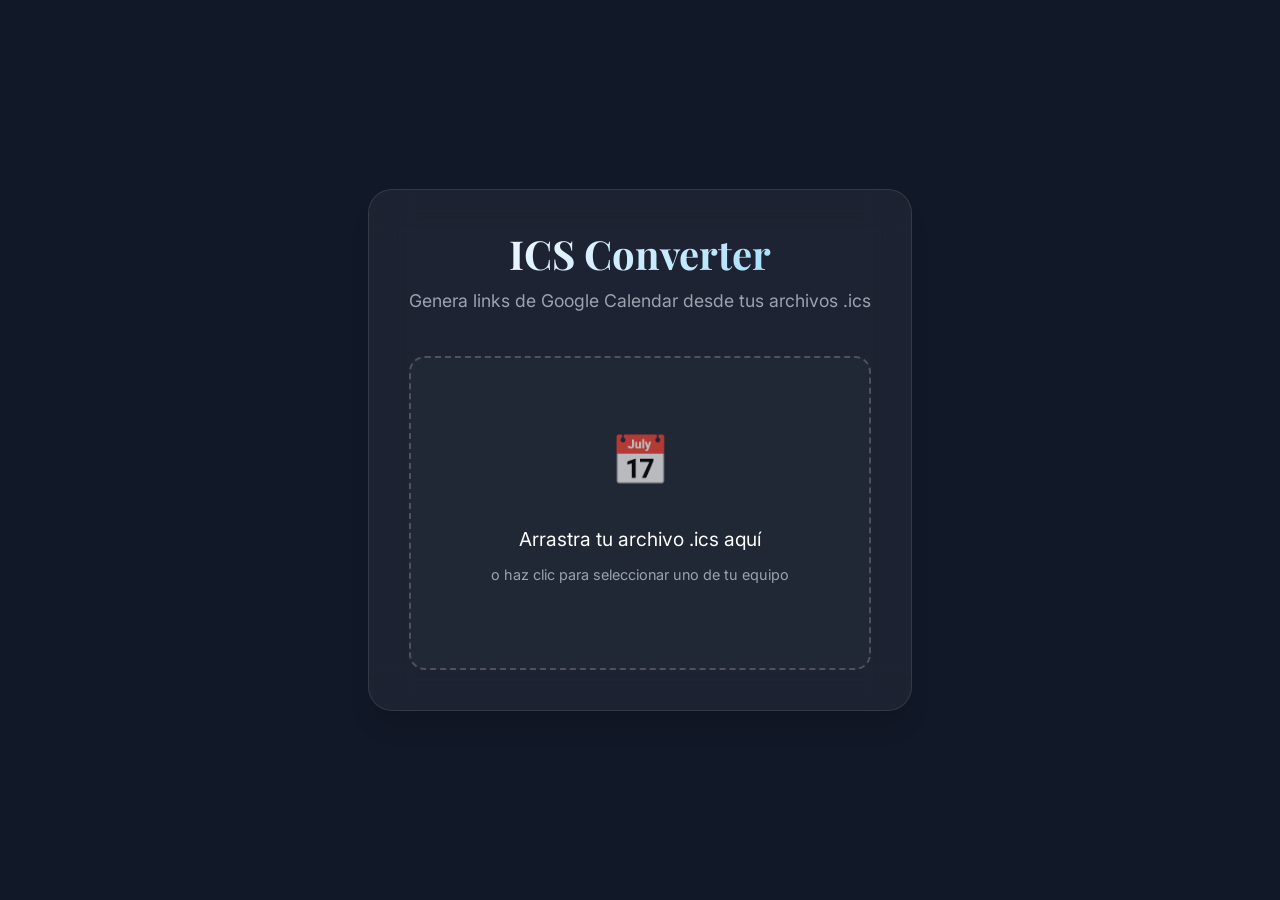
==== icsconverter/index.html @ 44123373 "addIcsConverterTool" ====
<!DOCTYPE html>
<html lang="es">

<head>
    <meta charset="UTF-8">
    <meta name="viewport" content="width=device-width, initial-scale=1.0">
    <title>ICS to Google Calendar — Eric Concha</title>
    <link rel="stylesheet" href="../style.css">
    <link
        href="https://fonts.googleapis.com/css2?family=Inter:wght@300;400;500;600;700&family=Playfair+Display:wght@400;500;600;700&display=swap"
        rel="stylesheet">
    <style>
        body {
            background-color: var(--bg-dark);
            color: var(--text-white);
            min-height: 100vh;
            display: flex;
            flex-direction: column;
            justify-content: center;
        }

        .tool-container {
            max-width: 700px;
            margin: 4rem auto;
            padding: 2.5rem;
            background: rgba(255, 255, 255, 0.05);
            backdrop-filter: blur(20px);
            border-radius: var(--radius-xl);
            border: 1px solid rgba(255, 255, 255, 0.1);
            box-shadow: var(--shadow-xl);
        }

        .tool-header {
            text-align: center;
            margin-bottom: 2.5rem;
        }

        .tool-header h1 {
            font-size: 2.5rem;
            margin-bottom: 0.5rem;
        }

        .tool-header p {
            color: var(--text-light);
            font-size: 1.1rem;
        }

        .drop-zone {
            border: 2px dashed rgba(255, 255, 255, 0.2);
            border-radius: var(--radius-lg);
            padding: 4rem 2rem;
            text-align: center;
            transition: var(--transition-normal);
            cursor: pointer;
            background: rgba(255, 255, 255, 0.02);
        }

        .drop-zone:hover,
        .drop-zone.drag-over {
            border-color: var(--primary-color);
            background: rgba(59, 130, 246, 0.05);
        }

        .drop-zone-icon {
            font-size: 3rem;
            margin-bottom: 1.5rem;
            display: block;
            opacity: 0.7;
        }

        .drop-zone-text {
            font-size: 1.2rem;
            color: var(--text-white);
            margin-bottom: 0.5rem;
        }

        .drop-zone-subtext {
            color: var(--text-light);
            font-size: 0.9rem;
        }

        .result-container {
            margin-top: 2.5rem;
            display: none;
            animation: fadeIn 0.5s ease-out;
        }

        @keyframes fadeIn {
            from {
                opacity: 0;
                transform: translateY(10px);
            }

            to {
                opacity: 1;
                transform: translateY(0);
            }
        }

        .result-card {
            background: rgba(255, 255, 255, 0.1);
            padding: 1.5rem;
            border-radius: var(--radius-md);
            margin-bottom: 1.5rem;
        }

        .result-title {
            font-weight: 600;
            color: var(--primary-light);
            margin-bottom: 0.5rem;
            font-family: var(--font-primary);
            text-transform: uppercase;
            font-size: 0.8rem;
            letter-spacing: 0.05em;
        }

        .result-value {
            font-size: 1.1rem;
            line-height: 1.5;
            color: var(--text-white);
        }

        .action-buttons {
            display: flex;
            gap: 1rem;
            margin-top: 2rem;
        }

        .btn-link {
            flex: 1;
            justify-content: center;
        }

        .error-message {
            color: #ef4444;
            text-align: center;
            margin-top: 1rem;
            display: none;
        }

        #fileInput {
            display: none;
        }
    </style>
</head>

<body>
    <div class="container">
        <div class="tool-container">
            <div class="tool-header">
                <h1 class="text-gradient">ICS Converter</h1>
                <p>Genera links de Google Calendar desde tus archivos .ics</p>
            </div>

            <div class="drop-zone" id="dropZone">
                <span class="drop-zone-icon">📅</span>
                <p class="drop-zone-text">Arrastra tu archivo .ics aquí</p>
                <p class="drop-zone-subtext">o haz clic para seleccionar uno de tu equipo</p>
                <input type="file" id="fileInput" accept=".ics">
            </div>

            <div id="error" class="error-message"></div>

            <div class="result-container" id="resultContainer">
                <div class="result-card">
                    <div class="result-title">Evento</div>
                    <div id="resSummary" class="result-value"></div>
                </div>
                <div class="result-card">
                    <div class="result-title">Fecha / Hora Local</div>
                    <div id="resDate" class="result-value"></div>
                </div>
                <div class="result-card">
                    <div class="result-title">Descripción</div>
                    <div id="resDesc" class="result-value"
                        style="white-space: pre-wrap; font-size: 0.95rem; color: var(--text-light); max-height: 200px; overflow-y: auto; padding-right: 10px;">
                    </div>
                </div>

                <div class="action-buttons">
                    <a id="gcalLink" href="#" target="_blank" class="btn-primary btn-link">
                        <span>Añadir a Google Calendar</span>
                        <svg width="20" height="20" viewBox="0 0 24 24" fill="none" stroke="currentColor"
                            stroke-width="2" stroke-linecap="round" stroke-linejoin="round">
                            <path d="M18 13v6a2 2 0 0 1-2 2H5a2 2 0 0 1-2-2V8a2 2 0 0 1 2-2h6"></path>
                            <polyline points="15 3 21 3 21 9"></polyline>
                            <line x1="10" y1="14" x2="21" y2="3"></line>
                        </svg>
                    </a>
                </div>
            </div>
        </div>
    </div>

    <script>
        const dropZone = document.getElementById('dropZone');
        const fileInput = document.getElementById('fileInput');
        const resultContainer = document.getElementById('resultContainer');
        const errorDiv = document.getElementById('error');

        // Click to upload
        dropZone.addEventListener('click', () => fileInput.click());

        // Drag & Drop events
        dropZone.addEventListener('dragover', (e) => {
            e.preventDefault();
            dropZone.classList.add('drag-over');
        });

        dropZone.addEventListener('dragleave', () => {
            dropZone.classList.remove('drag-over');
        });

        dropZone.addEventListener('drop', (e) => {
            e.preventDefault();
            dropZone.classList.remove('drag-over');
            const file = e.dataTransfer.files[0];
            if (file) handleFile(file);
        });

        fileInput.addEventListener('change', (e) => {
            const file = e.target.files[0];
            if (file) handleFile(file);
        });

        function handleFile(file) {
            if (!file.name.endsWith('.ics')) {
                showError('Por favor selecciona un archivo .ics válido.');
                return;
            }

            const reader = new FileReader();
            reader.onload = (e) => {
                const content = e.target.result;
                processICS(content);
            };
            reader.onerror = () => showError('Error al leer el archivo.');
            reader.readAsText(file);
        }

        function showError(msg) {
            errorDiv.style.display = 'block';
            errorDiv.textContent = msg;
            resultContainer.style.display = 'none';
        }

        function unescapeICS(str) {
            if (!str) return '';
            return str
                .replace(/\\,/g, ',')
                .replace(/\\;/g, ';')
                .replace(/\\n/g, '\n')
                .replace(/\\N/g, '\n')
                .replace(/\\\\/g, '\\');
        }

        function parseICSDate(icsDateString) {
            if (!icsDateString) return null;
            
            const year = parseInt(icsDateString.substring(0, 4), 10);
            const month = parseInt(icsDateString.substring(4, 6), 10) - 1;
            const day = parseInt(icsDateString.substring(6, 8), 10);
            let hour = 0, minute = 0, second = 0;
            let isUTC = false;
            
            if (icsDateString.includes('T')) {
                const timePart = icsDateString.split('T')[1];
                hour = parseInt(timePart.substring(0, 2), 10) || 0;
                minute = parseInt(timePart.substring(2, 4), 10) || 0;
                second = parseInt(timePart.substring(4, 6), 10) || 0;
                isUTC = timePart.includes('Z');
            } else if (icsDateString.endsWith('Z')) {
                isUTC = true;
            }
            
            if (isUTC) {
                return new Date(Date.UTC(year, month, day, hour, minute, second));
            } else {
                return new Date(year, month, day, hour, minute, second);
            }
        }

        function processICS(content) {
            try {
                // Handling line folding
                const lines = content.replace(/\r\n\s/g, '').replace(/\n\s/g, '').split(/\r?\n/);
                
                let data = {};
                let currentKey = '';
                
                // We'll iterate through lines. Some might be folded without spaces, but usually they start with space.
                // Our regex stripped spaces. If some description is split across lines, we need to handle it properly.
                
                // Let's do a better fold handling instead of regex replace.
                const originalLines = content.split(/\r?\n/);
                const unfoldedLines = [];
                for (let i = 0; i < originalLines.length; i++) {
                    const line = originalLines[i];
                    if (line.startsWith(' ') || line.startsWith('\t')) {
                        if (unfoldedLines.length > 0) {
                            unfoldedLines[unfoldedLines.length - 1] += line.substring(1);
                        }
                    } else {
                        unfoldedLines.push(line);
                    }
                }

                unfoldedLines.forEach(line => {
                    const colonIndex = line.indexOf(':');
                    if (colonIndex === -1) return;
                    
                    const key = line.substring(0, colonIndex).split(';')[0]; // Handle parameters like ;VALUE=DATE-TIME
                    const value = line.substring(colonIndex + 1);
                    
                    data[key] = value;
                });

                if (!data.SUMMARY || !data.DTSTART) {
                    throw new Error('El archivo no parece contener un evento válido.');
                }

                const summary = unescapeICS(data.SUMMARY);
                const description = unescapeICS(data.DESCRIPTION || '');
                const location = unescapeICS(data.LOCATION || '');
                const dtStartStr = data.DTSTART.replace(/[^0-9TZ]/g, '');
                const dtEndStr = (data.DTEND || data.DTSTART).replace(/[^0-9TZ]/g, '');

                const startDate = parseICSDate(dtStartStr);
                const endDate = parseICSDate(dtEndStr);

                // Format for GCal: YYYYMMDDTHHMMSSZ/YYYYMMDDTHHMMSSZ
                const dates = `${dtStartStr}/${dtEndStr}`;

                // Display results
                document.getElementById('resSummary').textContent = summary;
                
                let dateDisplay = '';
                if (startDate) {
                    const dateOptions = { weekday: 'long', year: 'numeric', month: 'long', day: 'numeric', hour: '2-digit', minute: '2-digit' };
                    dateDisplay = startDate.toLocaleString('es-ES', dateOptions);
                    if (endDate && endDate.getTime() !== startDate.getTime()) {
                        dateDisplay += ` - ${endDate.toLocaleTimeString('es-ES', { hour: '2-digit', minute: '2-digit' })}`;
                    }
                } else {
                    dateDisplay = 'Fecha no disponible';
                }
                
                // Capitalize first letter of Date Display
                if (dateDisplay.length > 0) {
                    dateDisplay = dateDisplay.charAt(0).toUpperCase() + dateDisplay.slice(1);
                }
                
                document.getElementById('resDate').textContent = dateDisplay;
                document.getElementById('resDesc').textContent = description || 'Sin descripción detallada.';
                
                const gcalBase = 'https://calendar.google.com/calendar/render?action=TEMPLATE';
                const gcalLink = `${gcalBase}&text=${encodeURIComponent(summary)}&dates=${dates}&details=${encodeURIComponent(description)}&location=${encodeURIComponent(location)}`;
                
                document.getElementById('gcalLink').href = gcalLink;
                
                errorDiv.style.display = 'none';
                resultContainer.style.display = 'block';
            } catch (err) {
                console.error(err);
                showError('Error al procesar el archivo: ' + err.message);
            }
        }
    </script>
</body>

</html>
---- style.css ----
/* ===== VARIABLES CSS ===== */
:root {
    /* Colors */
    --primary-color: #3b82f6;
    --primary-dark: #1e40af;
    --primary-light: #60a5fa;
    --secondary-color: #f59e0b;
    --accent-color: #ec4899;
    
    --text-primary: #1f2937;
    --text-secondary: #6b7280;
    --text-light: #9ca3af;
    --text-white: #ffffff;
    
    --bg-primary: #ffffff;
    --bg-secondary: #f9fafb;
    --bg-tertiary: #f3f4f6;
    --bg-dark: #111827;
    --bg-dark-secondary: #1f2937;
    --bg-gradient: linear-gradient(135deg, #667eea 0%, #764ba2 100%);
    
    /* Spacing */
    --section-padding: 120px;
    --container-padding: 2rem;
    --container-max-width: 1280px;
    
    /* Typography */
    --font-primary: 'Inter', -apple-system, BlinkMacSystemFont, 'Segoe UI', Roboto, sans-serif;
    --font-heading: 'Playfair Display', Georgia, serif;
    
    /* Shadows */
    --shadow-sm: 0 1px 2px 0 rgba(0, 0, 0, 0.05);
    --shadow-md: 0 4px 6px -1px rgba(0, 0, 0, 0.1), 0 2px 4px -1px rgba(0, 0, 0, 0.06);
    --shadow-lg: 0 10px 15px -3px rgba(0, 0, 0, 0.1), 0 4px 6px -2px rgba(0, 0, 0, 0.05);
    --shadow-xl: 0 20px 25px -5px rgba(0, 0, 0, 0.1), 0 10px 10px -5px rgba(0, 0, 0, 0.04);
    
    /* Transitions */
    --transition-fast: 0.15s ease-in-out;
    --transition-normal: 0.3s ease-in-out;
    --transition-slow: 0.5s ease-in-out;
    
    /* Border radius */
    --radius-sm: 8px;
    --radius-md: 12px;
    --radius-lg: 16px;
    --radius-xl: 24px;
}

/* ===== RESET & BASE STYLES ===== */
* {
    margin: 0;
    padding: 0;
    box-sizing: border-box;
}

html {
    scroll-behavior: smooth;
    font-size: 16px;
}

body {
    font-family: var(--font-primary);
    line-height: 1.6;
    color: var(--text-primary);
    background-color: var(--bg-primary);
    overflow-x: hidden;
}

/* ===== TYPOGRAPHY ===== */
h1, h2, h3, h4, h5, h6 {
    font-family: var(--font-heading);
    font-weight: 600;
    line-height: 1.2;
    margin-bottom: 1rem;
}

h1 {
    font-size: clamp(2.5rem, 5vw, 4rem);
    font-weight: 700;
}

h2 {
    font-size: clamp(2rem, 4vw, 3rem);
    font-weight: 600;
}

h3 {
    font-size: clamp(1.5rem, 3vw, 2rem);
    font-weight: 600;
}

h4 {
    font-size: clamp(1.25rem, 2.5vw, 1.5rem);
    font-weight: 600;
}

p {
    margin-bottom: 1rem;
    color: var(--text-secondary);
    font-size: 1.1rem;
    line-height: 1.7;
}

a {
    text-decoration: none;
    color: var(--primary-color);
    transition: var(--transition-fast);
}

a:hover {
    color: var(--primary-dark);
}

/* ===== UTILITY CLASSES ===== */
.container {
    max-width: var(--container-max-width);
    margin: 0 auto;
    padding: 0 var(--container-padding);
}

.text-gradient {
    background: linear-gradient(135deg, #ffffff, #e0f2fe, #bae6fd, #7dd3fc);
    -webkit-background-clip: text;
    -webkit-text-fill-color: transparent;
    background-clip: text;
}

.section {
    padding: var(--section-padding) 0;
    position: relative;
}

.section-light {
    background-color: var(--bg-secondary);
}

.section-dark {
    background-color: var(--bg-dark);
    color: var(--text-white);
}

.section-dark h2,
.section-dark h3,
.section-dark h4,
.section-dark p {
    color: var(--text-white);
}

.section-header {
    text-align: center;
    margin-bottom: 4rem;
    max-width: 800px;
    margin-left: auto;
    margin-right: auto;
}

.section-subtitle {
    font-size: 1.25rem;
    color: var(--text-light);
    margin-top: 1rem;
}

.section-dark .section-subtitle {
    color: rgba(255, 255, 255, 0.7);
}

/* ===== BUTTONS ===== */
.btn-primary,
.btn-secondary {
    display: inline-flex;
    align-items: center;
    gap: 0.5rem;
    padding: 1rem 2rem;
    border-radius: var(--radius-md);
    font-weight: 600;
    font-size: 1rem;
    transition: var(--transition-normal);
    text-decoration: none;
    cursor: pointer;
    border: none;
    position: relative;
    overflow: hidden;
}

.btn-primary {
    background: linear-gradient(135deg, var(--primary-color), var(--primary-dark));
    color: var(--text-white);
    box-shadow: var(--shadow-md);
}

.btn-primary:hover {
    transform: translateY(-2px);
    box-shadow: var(--shadow-lg);
    color: var(--text-white);
}

.btn-secondary {
    background: var(--bg-primary);
    color: var(--text-primary);
    border: 2px solid var(--bg-tertiary);
    box-shadow: var(--shadow-sm);
}

.btn-secondary:hover {
    background: var(--bg-tertiary);
    color: var(--text-primary);
    transform: translateY(-2px);
    box-shadow: var(--shadow-md);
}

/* ===== NAVIGATION ===== */
.navbar {
    position: fixed;
    top: 0;
    left: 0;
    right: 0;
    z-index: 1000;
    background: rgba(59, 130, 246, 0.1);
    backdrop-filter: blur(20px);
    border-bottom: 1px solid rgba(255, 255, 255, 0.1);
    transition: var(--transition-normal);
}

.navbar.scrolled {
    background: rgba(255, 255, 255, 0.98);
    box-shadow: var(--shadow-md);
    border-bottom: 1px solid rgba(0, 0, 0, 0.05);
}

.nav-container {
    max-width: var(--container-max-width);
    margin: 0 auto;
    display: flex;
    justify-content: space-between;
    align-items: center;
    padding: 1rem var(--container-padding);
}

.nav-logo img {
    height: 40px;
    width: auto;
}

.nav-menu {
    display: flex;
    list-style: none;
    gap: 2rem;
    margin: 0;
    padding: 0;
}

.nav-menu a {
    color: rgba(255, 255, 255, 0.9);
    font-weight: 500;
    transition: var(--transition-fast);
    position: relative;
}

.nav-menu a:hover {
    color: var(--text-white);
}

.navbar.scrolled .nav-menu a {
    color: var(--text-primary);
}

.navbar.scrolled .nav-menu a:hover {
    color: var(--primary-color);
}

.nav-menu a::after {
    content: '';
    position: absolute;
    bottom: -5px;
    left: 0;
    width: 0;
    height: 2px;
    background: var(--primary-color);
    transition: var(--transition-fast);
}

.nav-menu a:hover::after {
    width: 100%;
}

.nav-cta {
    background: var(--primary-color) !important;
    color: var(--text-white) !important;
    padding: 0.5rem 1rem !important;
    border-radius: var(--radius-sm) !important;
}

.nav-cta:hover {
    background: var(--primary-dark) !important;
    transform: translateY(-1px);
}

.nav-toggle {
    display: none;
    flex-direction: column;
    cursor: pointer;
    gap: 4px;
}

.nav-toggle span {
    width: 25px;
    height: 3px;
    background: var(--text-primary);
    transition: var(--transition-fast);
}

.nav-toggle.active span:nth-child(1) {
    transform: rotate(45deg) translate(5px, 5px);
}

.nav-toggle.active span:nth-child(2) {
    opacity: 0;
}

.nav-toggle.active span:nth-child(3) {
    transform: rotate(-45deg) translate(7px, -6px);
}

/* ===== HERO SECTION ===== */
.hero {
    min-height: 100vh;
    display: flex;
    align-items: center;
    position: relative;
    background: linear-gradient(135deg, #3b82f6 0%, #1e40af 50%, #1e3a8a 100%);
    overflow: hidden;
    padding-top: 0;
}

.hero-background {
    position: absolute;
    top: 0;
    left: 0;
    right: 0;
    bottom: 0;
    z-index: 1;
}

.hero-gradient {
    position: absolute;
    top: 0;
    left: 0;
    right: 0;
    bottom: 0;
    background: linear-gradient(135deg, rgba(59, 130, 246, 0.95) 0%, rgba(30, 64, 175, 0.95) 50%, rgba(30, 58, 138, 0.95) 100%);
}

.hero .container {
    position: relative;
    z-index: 2;
}

.hero-content {
    display: grid;
    grid-template-columns: 1fr 400px;
    gap: 4rem;
    align-items: center;
    color: var(--text-white);
}

.hero-badge {
    display: inline-block;
    background: rgba(255, 255, 255, 0.2);
    backdrop-filter: blur(10px);
    padding: 0.5rem 1rem;
    border-radius: 50px;
    font-size: 0.9rem;
    font-weight: 500;
    margin-bottom: 2rem;
    border: 1px solid rgba(255, 255, 255, 0.3);
}

.hero h1 {
    color: var(--text-white);
    margin-bottom: 1rem;
}

.hero-subtitle {
    font-size: 1.1rem;
    color: rgba(255, 255, 255, 0.8);
    margin-bottom: 1rem;
    font-weight: 500;
}

.hero-description {
    font-size: 1.2rem;
    color: rgba(255, 255, 255, 0.9);
    margin-bottom: 2rem;
    line-height: 1.6;
}

.hero-buttons {
    display: flex;
    gap: 1rem;
    margin-bottom: 3rem;
    flex-wrap: wrap;
}

.hero-stats {
    display: flex;
    gap: 2rem;
    flex-wrap: wrap;
}

.stat {
    text-align: center;
}

.stat-number {
    display: block;
    font-size: 2rem;
    font-weight: 700;
    color: var(--text-white);
    font-family: var(--font-heading);
}

.stat-label {
    font-size: 0.9rem;
    color: rgba(255, 255, 255, 0.8);
}

.hero-image {
    position: relative;
}

.image-container {
    position: relative;
    width: 350px;
    height: 350px;
    margin: 0 auto;
}

.image-container img {
    width: 100%;
    height: 100%;
    object-fit: cover;
    border-radius: 50%;
    border: 4px solid rgba(255, 255, 255, 0.2);
    box-shadow: var(--shadow-xl);
    position: relative;
    z-index: 2;
}

.image-glow {
    position: absolute;
    top: -20px;
    left: -20px;
    right: -20px;
    bottom: -20px;
    background: radial-gradient(circle, rgba(255, 255, 255, 0.1) 0%, transparent 70%);
    border-radius: 50%;
    z-index: 1;
    animation: pulse 3s ease-in-out infinite;
}

.hero-scroll {
    position: absolute;
    bottom: 2rem;
    left: 50%;
    transform: translateX(-50%);
    text-align: center;
    color: rgba(255, 255, 255, 0.8);
    z-index: 2;
    cursor: pointer;
}

.scroll-indicator {
    display: flex;
    flex-direction: column;
    align-items: center;
    margin: 0.5rem auto;
}

.scroll-arrow {
    width: 20px;
    height: 20px;
    border-right: 2px solid rgba(255, 255, 255, 0.7);
    border-bottom: 2px solid rgba(255, 255, 255, 0.7);
    transform: rotate(45deg);
    animation: bounce 2s ease-in-out infinite;
    margin-bottom: 5px;
}

.scroll-arrow:nth-child(2) {
    animation: bounceSecond 2s ease-in-out infinite;
    animation-delay: 0.2s;
}

@keyframes pulse {
    0%, 100% { transform: scale(1); opacity: 0.3; }
    50% { transform: scale(1.05); opacity: 0.1; }
}

@keyframes bounce {
    0%, 100% { transform: rotate(45deg) translateY(0); opacity: 1; }
    50% { transform: rotate(45deg) translateY(8px); opacity: 0.4; }
}

@keyframes bounceSecond {
    0%, 100% { transform: rotate(45deg) scale(0.8) translateY(0); opacity: 0.7; }
    50% { transform: rotate(45deg) scale(0.8) translateY(8px); opacity: 0.3; }
}

/* ===== ABOUT SECTION ===== */
.about-content {
    display: grid;
    grid-template-columns: 2fr 1fr;
    gap: 5rem;
    align-items: center;
}

.about-text {
    padding-right: 2rem;
}

.about-text p {
    font-size: 1.2rem;
    line-height: 1.8;
    color: var(--text-secondary);
    margin-bottom: 2rem;
    text-align: justify;
}

.about-text p:first-child {
    font-weight: 400;
    color: var(--text-primary);
}

.about-image {
    display: flex;
    justify-content: center;
    align-items: center;
}

.about-image img {
    width: 100%;
    max-width: 400px;
    height: auto;
    border-radius: var(--radius-lg);
    box-shadow: var(--shadow-xl);
    transition: var(--transition-normal);
}

.about-image img:hover {
    transform: scale(1.02);
    box-shadow: var(--shadow-xl);
}

/* ===== COACHING SECTION ===== */
.coaching-content {
    display: grid;
    gap: 4rem;
}

.philosophy-card {
    background: rgba(255, 255, 255, 0.1);
    backdrop-filter: blur(10px);
    padding: 2rem;
    border-radius: var(--radius-lg);
    border: 1px solid rgba(255, 255, 255, 0.2);
    text-align: center;
}

.coaching-types {
    display: grid;
    grid-template-columns: repeat(auto-fit, minmax(300px, 1fr));
    gap: 2rem;
}

.coaching-card {
    background: rgba(255, 255, 255, 0.1);
    backdrop-filter: blur(10px);
    padding: 2rem;
    border-radius: var(--radius-lg);
    border: 1px solid rgba(255, 255, 255, 0.2);
    text-align: center;
    transition: var(--transition-normal);
}

.coaching-card:hover {
    transform: translateY(-5px);
    background: rgba(255, 255, 255, 0.15);
}

.card-icon {
    font-size: 3rem;
    margin-bottom: 1rem;
    display: block;
}

.benefits-section h3,
.services-section h3 {
    text-align: center;
    margin-bottom: 2rem;
    color: var(--text-white);
}

.benefits-grid {
    display: grid;
    grid-template-columns: repeat(auto-fit, minmax(250px, 1fr));
    gap: 1.5rem;
    margin-bottom: 3rem;
}

.benefit-item {
    display: flex;
    align-items: center;
    gap: 1rem;
    background: rgba(255, 255, 255, 0.1);
    padding: 1rem;
    border-radius: var(--radius-md);
    border: 1px solid rgba(255, 255, 255, 0.2);
}

.benefit-icon {
    font-size: 1.5rem;
    flex-shrink: 0;
}

.services-grid {
    display: grid;
    grid-template-columns: repeat(auto-fit, minmax(280px, 1fr));
    gap: 2rem;
}

.service-card {
    background: rgba(255, 255, 255, 0.1);
    backdrop-filter: blur(10px);
    padding: 2rem;
    border-radius: var(--radius-lg);
    border: 1px solid rgba(255, 255, 255, 0.2);
    transition: var(--transition-normal);
}

.service-card:hover {
    transform: translateY(-5px);
    background: rgba(255, 255, 255, 0.15);
}

.service-card h4 {
    color: var(--text-white);
    margin-bottom: 1rem;
}

.service-card p {
    color: rgba(255, 255, 255, 0.8);
}

/* ===== PORTFOLIO SECTION ===== */
.portfolio-grid {
    display: grid;
    gap: 3rem;
}

.case-study-card {
    background: var(--bg-primary);
    border-radius: var(--radius-lg);
    overflow: hidden;
    box-shadow: var(--shadow-md);
    transition: var(--transition-normal);
    opacity: 0;
    transform: translateY(30px);
    display: grid;
    grid-template-columns: 1fr 300px;
    gap: 2rem;
    align-items: center;
}

.case-study-card.animate-in {
    opacity: 1;
    transform: translateY(0);
}

.case-study-card:hover {
    transform: translateY(-5px);
    box-shadow: var(--shadow-xl);
}

.case-image {
    position: relative;
    height: 280px;
    overflow: hidden;
    background: var(--bg-tertiary);
    border-radius: var(--radius-md);
    order: 2;
    margin-right: 1.5rem;
}

.case-image img {
    width: 100%;
    height: 100%;
    object-fit: cover;
    transition: var(--transition-slow);
}

.case-study-card:hover .case-image img {
    transform: scale(1.05);
}

.case-overlay {
    position: absolute;
    top: 1rem;
    right: 1rem;
}

.case-tag {
    background: var(--primary-color);
    color: var(--text-white);
    padding: 0.5rem 1rem;
    border-radius: 50px;
    font-size: 0.9rem;
    font-weight: 600;
}

.case-content {
    padding: 2rem;
    order: 1;
}

.case-header h3 {
    margin-bottom: 0.5rem;
    color: var(--text-primary);
}

.case-period {
    color: var(--text-light);
    font-size: 0.9rem;
    margin-bottom: 1rem;
}

.case-description {
    color: var(--text-secondary);
    margin-bottom: 2rem;
    line-height: 1.6;
}

.case-metrics {
    display: grid;
    gap: 1rem;
}

.metric {
    display: flex;
    align-items: flex-start;
    gap: 1rem;
    padding: 1rem;
    background: var(--bg-secondary);
    border-radius: var(--radius-md);
    border-left: 3px solid var(--primary-color);
}

.metric-icon {
    font-size: 1.2rem;
    flex-shrink: 0;
    margin-top: 0.1rem;
}

.metric-text {
    color: var(--text-secondary);
    font-size: 0.95rem;
    line-height: 1.5;
}

/* ===== TESTIMONIALS SECTION ===== */
.testimonials-container {
    max-width: 800px;
    margin: 0 auto;
    overflow: hidden;
    position: relative;
}

.testimonials-carousel {
    display: flex;
    transition: transform 0.5s ease-in-out;
}

.testimonial-card {
    flex: 0 0 100%;
    padding: 0 1rem;
    opacity: 0;
    transform: translateY(30px);
}

.testimonial-card.animate-in {
    opacity: 1;
    transform: translateY(0);
}

.testimonial-content {
    background: var(--bg-primary);
    padding: 3rem;
    border-radius: var(--radius-lg);
    box-shadow: var(--shadow-lg);
    text-align: center;
    position: relative;
}

.quote-icon {
    font-size: 4rem;
    color: var(--primary-color);
    opacity: 0.3;
    position: absolute;
    top: 1rem;
    left: 2rem;
    font-family: Georgia, serif;
}

.testimonial-content blockquote {
    font-size: 1.2rem;
    line-height: 1.6;
    color: var(--text-secondary);
    margin: 2rem 0;
    font-style: italic;
    position: relative;
    z-index: 2;
}

.testimonial-author {
    display: flex;
    justify-content: center;
    align-items: center;
    gap: 1rem;
    margin-top: 2rem;
}

.author-info h4 {
    color: var(--text-primary);
    margin-bottom: 0.25rem;
    font-size: 1.1rem;
}

.author-info p {
    color: var(--text-light);
    font-size: 0.9rem;
    margin: 0;
}

.author-info .date {
    font-size: 0.8rem;
    color: var(--text-light);
}

.testimonials-navigation {
    display: flex;
    justify-content: center;
    align-items: center;
    gap: 2rem;
    margin-top: 2rem;
}

.nav-btn {
    background: var(--bg-primary);
    border: 2px solid var(--bg-tertiary);
    border-radius: 50%;
    width: 50px;
    height: 50px;
    display: flex;
    align-items: center;
    justify-content: center;
    cursor: pointer;
    transition: var(--transition-fast);
    color: var(--text-secondary);
}

.nav-btn:hover {
    background: var(--primary-color);
    border-color: var(--primary-color);
    color: var(--text-white);
    transform: scale(1.1);
}

.testimonials-dots {
    display: flex;
    gap: 0.5rem;
}

.testimonial-dot {
    width: 12px;
    height: 12px;
    border-radius: 50%;
    background: var(--bg-tertiary);
    border: none;
    cursor: pointer;
    transition: var(--transition-fast);
}

.testimonial-dot.active {
    background: var(--primary-color);
    transform: scale(1.2);
}

/* ===== SKILLS SECTION ===== */
.skills-container {
    display: grid;
    grid-template-columns: repeat(auto-fit, minmax(500px, 1fr));
    gap: 4rem;
}

.skills-column h3 {
    color: var(--text-primary);
    margin-bottom: 2rem;
    text-align: center;
}

.skill-category {
    margin-bottom: 2rem;
    opacity: 0;
    transform: translateY(30px);
}

.skill-category.animate-in {
    opacity: 1;
    transform: translateY(0);
    transition: var(--transition-slow);
}

.skill-category h4 {
    color: var(--primary-color);
    margin-bottom: 1rem;
    font-size: 1.2rem;
}

.skill-tags {
    display: flex;
    flex-wrap: wrap;
    gap: 0.75rem;
}

.skill-tag {
    background: var(--bg-secondary);
    color: var(--text-secondary);
    padding: 0.5rem 1rem;
    border-radius: 50px;
    font-size: 0.9rem;
    border: 1px solid var(--bg-tertiary);
    transition: var(--transition-fast);
}

.skill-tag:hover {
    background: var(--primary-color);
    color: var(--text-white);
    border-color: var(--primary-color);
    transform: translateY(-2px);
}

/* ===== CONTACT SECTION ===== */
.contact-content {
    display: grid;
    grid-template-columns: 2fr 1fr;
    gap: 4rem;
    max-width: 1000px;
    margin: 0 auto;
}

.contact-card {
    background: rgba(255, 255, 255, 0.1);
    backdrop-filter: blur(10px);
    padding: 3rem;
    border-radius: var(--radius-lg);
    border: 1px solid rgba(255, 255, 255, 0.2);
    text-align: center;
}

.contact-card h3 {
    color: var(--text-white);
    margin-bottom: 1rem;
}

.contact-card p {
    color: rgba(255, 255, 255, 0.8);
    margin-bottom: 2rem;
}

.contact-links {
    background: rgba(255, 255, 255, 0.1);
    backdrop-filter: blur(10px);
    padding: 2rem;
    border-radius: var(--radius-lg);
    border: 1px solid rgba(255, 255, 255, 0.2);
    text-align: center;
}

.contact-links h3 {
    color: var(--text-white);
    margin-bottom: 1.5rem;
}

.social-links {
    display: flex;
    flex-direction: column;
    gap: 1rem;
}

.social-link {
    color: rgba(255, 255, 255, 0.8);
    padding: 0.75rem 1rem;
    border-radius: var(--radius-md);
    background: rgba(255, 255, 255, 0.1);
    border: 1px solid rgba(255, 255, 255, 0.2);
    transition: var(--transition-fast);
}

.social-link:hover {
    background: rgba(255, 255, 255, 0.2);
    color: var(--text-white);
    transform: translateY(-2px);
}

/* ===== FOOTER ===== */
.footer {
    background: var(--bg-dark-secondary);
    padding: 2rem 0;
    text-align: center;
}

.footer-content {
    display: flex;
    flex-direction: column;
    alignItems: center;
    gap: 1rem;
}

.footer-logo img {
    height: 30px;
    width: auto;
    opacity: 0.8;
}

.footer p {
    color: rgba(255, 255, 255, 0.6);
    font-size: 0.9rem;
    margin: 0;
}

/* ===== RESPONSIVE DESIGN ===== */
@media (max-width: 1024px) {
    :root {
        --section-padding: 80px;
        --container-padding: 1.5rem;
    }
    
    .hero-content {
        grid-template-columns: 1fr;
        text-align: center;
        gap: 3rem;
    }
    
    .image-container {
        width: 300px;
        height: 300px;
    }
    
    .about-content {
        grid-template-columns: 1fr;
        gap: 3rem;
        text-align: center;
    }
    
    .about-text {
        padding-right: 0;
        order: 2;
    }
    
    .about-image {
        order: 1;
        margin-bottom: 2rem;
    }
    
    .about-text p {
        text-align: left;
    }
    
    .contact-content {
        grid-template-columns: 1fr;
        gap: 2rem;
    }
    
    .skills-container {
        grid-template-columns: 1fr;
        gap: 3rem;
    }
}

@media (max-width: 768px) {
    :root {
        --section-padding: 60px;
        --container-padding: 1rem;
    }
    
    .nav-menu {
        position: fixed;
        top: 70px;
        left: 0;
        right: 0;
        background: rgba(255, 255, 255, 0.98);
        backdrop-filter: blur(20px);
        flex-direction: column;
        padding: 2rem;
        gap: 1rem;
        transform: translateY(-100%);
        opacity: 0;
        visibility: hidden;
        transition: var(--transition-normal);
        box-shadow: var(--shadow-lg);
    }
    
    .nav-menu.active {
        transform: translateY(0);
        opacity: 1;
        visibility: visible;
    }
    
    .nav-menu a {
        color: var(--text-primary);
    }
    
    .nav-menu a:hover {
        color: var(--primary-color);
    }
    
    .nav-toggle {
        display: flex;
    }
    
    .hero {
        min-height: 90vh;
        padding-top: 80px;
    }
    
    .hero-content {
        gap: 2rem;
    }
    
    .image-container {
        width: 250px;
        height: 250px;
    }
    
    .hero-stats {
        justify-content: center;
        gap: 1.5rem;
    }
    
    .hero-buttons {
        justify-content: center;
    }
    
    .coaching-types {
        grid-template-columns: 1fr;
    }
    
    .benefits-grid {
        grid-template-columns: 1fr;
    }
    
    .services-grid {
        grid-template-columns: 1fr;
    }
    
    .case-study-card {
        grid-template-columns: 1fr 250px;
    }
    
    .case-image {
        height: 220px;
        margin-right: 1rem;
    }
    
    .portfolio-grid {
        gap: 2rem;
    }
    
    .case-study-card {
        grid-template-columns: 1fr;
        gap: 0;
    }
    
    .case-image {
        height: 200px;
        order: 1;
        margin-right: 0;
    }
    
    .case-content {
        order: 2;
    }
    
    .testimonial-content {
        padding: 2rem;
    }
    
    .skills-container {
        grid-template-columns: 1fr;
        gap: 2rem;
    }
    
    .skill-tags {
        justify-content: center;
    }
}

@media (max-width: 480px) {
    .btn-primary,
    .btn-secondary {
        padding: 0.75rem 1.5rem;
        font-size: 0.9rem;
    }
    
    .hero-buttons {
        flex-direction: column;
        align-items: center;
    }
    
    .text-block {
        padding: 1.5rem;
    }
    
    .testimonial-content {
        padding: 1.5rem;
    }
    
    .contact-card,
    .contact-links {
        padding: 2rem;
    }
    
    .case-content {
        padding: 1.5rem;
    }
    
    .hero-badge {
        margin-top: 2rem;
    }
}
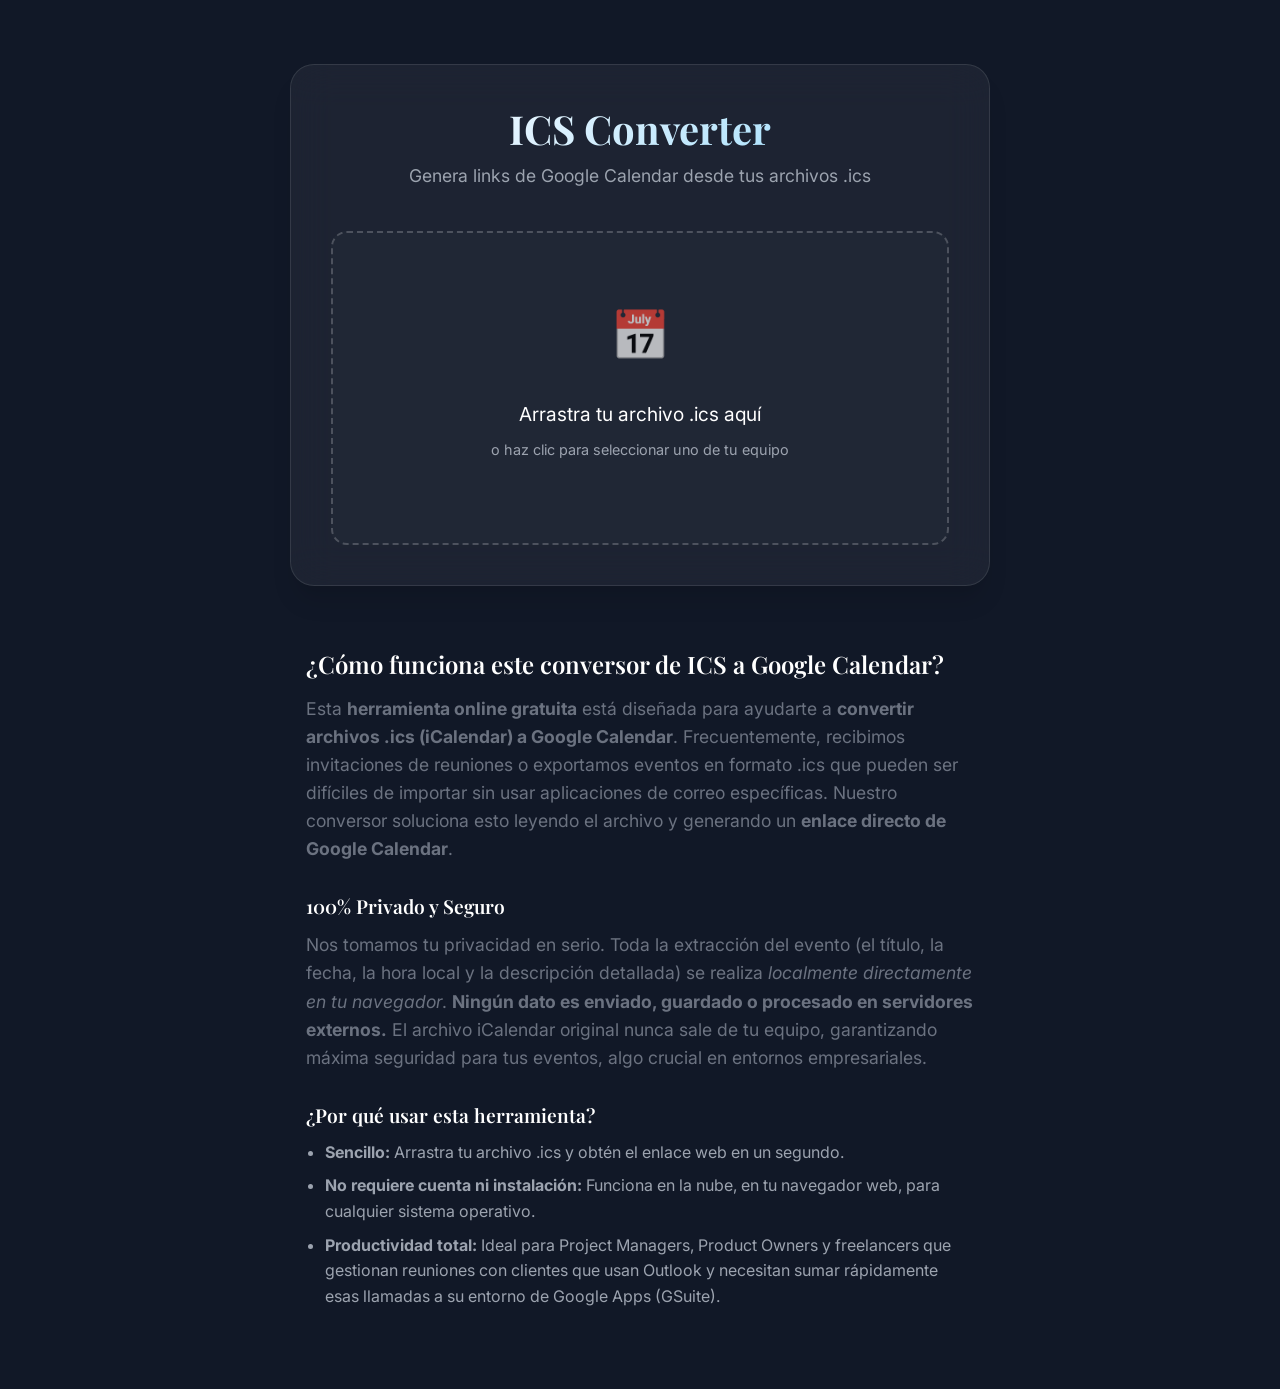
==== commit 85366a5c: "seo_friendly" ====
--- a/icsconverter/index.html
+++ b/icsconverter/index.html
@@ -4,7 +4,46 @@
 <head>
     <meta charset="UTF-8">
     <meta name="viewport" content="width=device-width, initial-scale=1.0">
-    <title>ICS to Google Calendar — Eric Concha</title>
+    <title>Convertir ICS a Google Calendar — Extrae Links Fácilmente | Eric Concha</title>
+    <meta name="description"
+        content="Herramienta gratuita online para convertir archivos .ics (iCalendar) a enlaces directos de Google Calendar. Extrae fecha, hora y descripción de manera privada.">
+    <meta name="keywords"
+        content="ics a google calendar, convertir ics, abrir ics en google, ics to gcal, herramientas de productividad iCalendar">
+    <meta name="author" content="Eric Concha">
+    <meta name="creator" content="Eric Concha">
+
+    <!-- Meta tags SEO, Canonical, y Open Graph (Redes Sociales) -->
+    <link rel="canonical" href="https://ericconcha.com/icsconverter/">
+    <meta property="og:title" content="Convertir ICS a Google Calendar — Extrae Links Fácilmente">
+    <meta property="og:description"
+        content="Herramienta rápida y gratuita para extraer enlaces de Google Calendar desde tus archivos .ics de manera privada y segura.">
+    <meta property="og:type" content="website">
+    <meta property="og:url" content="https://ericconcha.com/icsconverter/">
+    <meta name="twitter:card" content="summary">
+
+    <!-- Structured Data (JSON-LD) para la herramienta web -->
+    <script type="application/ld+json">
+    {
+      "@context": "https://schema.org",
+      "@type": "WebApplication",
+      "name": "ICS to Google Calendar Converter",
+      "url": "https://ericconcha.com/icsconverter/",
+      "description": "Una herramienta gratuita en el navegador para extraer la información de eventos de archivos .ics y generar enlaces para añadir directamente a Google Calendar.",
+      "applicationCategory": "UtilitiesApplication",
+      "operatingSystem": "All",
+      "offers": {
+        "@type": "Offer",
+        "price": "0",
+        "priceCurrency": "USD"
+      },
+      "creator": {
+        "@type": "Person",
+        "name": "Eric Concha",
+        "url": "https://ericconcha.com/"
+      }
+    }
+    </script>
+
     <link rel="stylesheet" href="../style.css">
     <link
         href="https://fonts.googleapis.com/css2?family=Inter:wght@300;400;500;600;700&family=Playfair+Display:wght@400;500;600;700&display=swap"
@@ -190,6 +229,38 @@
                 </div>
             </div>
         </div>
+
+        <!-- SEO Content Section -->
+        <div class="seo-content"
+            style="max-width: 700px; margin: 0 auto; padding: 0 1rem 4rem 1rem; color: var(--text-light); text-align: left;">
+            <h2 style="font-size: 1.5rem; margin-bottom: 1rem; color: var(--text-white);">¿Cómo funciona este conversor
+                de ICS a Google Calendar?</h2>
+            <p style="margin-bottom: 1rem; line-height: 1.6;">Esta <strong>herramienta online gratuita</strong> está
+                diseñada para ayudarte a <strong>convertir archivos .ics (iCalendar) a Google Calendar</strong>.
+                Frecuentemente, recibimos invitaciones de reuniones o exportamos eventos en formato .ics que pueden ser
+                difíciles de importar sin usar aplicaciones de correo específicas. Nuestro conversor soluciona esto
+                leyendo el archivo y generando un <strong>enlace directo de Google Calendar</strong>.</p>
+
+            <h3 style="font-size: 1.2rem; margin-bottom: 0.8rem; color: var(--text-white); margin-top: 2rem;">100%
+                Privado y Seguro</h3>
+            <p style="margin-bottom: 1rem; line-height: 1.6;">Nos tomamos tu privacidad en serio. Toda la extracción del
+                evento (el título, la fecha, la hora local y la descripción detallada) se realiza <em>localmente
+                    directamente en tu navegador</em>. <strong>Ningún dato es enviado, guardado o procesado en
+                    servidores externos.</strong> El archivo iCalendar original nunca sale de tu equipo, garantizando
+                máxima seguridad para tus eventos, algo crucial en entornos empresariales.</p>
+
+            <h3 style="font-size: 1.2rem; margin-bottom: 0.8rem; color: var(--text-white); margin-top: 2rem;">¿Por qué
+                usar esta herramienta?</h3>
+            <ul style="margin-bottom: 1rem; line-height: 1.6; padding-left: 1.2rem;">
+                <li style="margin-bottom: 0.5rem;"><strong>Sencillo:</strong> Arrastra tu archivo .ics y obtén el enlace
+                    web en un segundo.</li>
+                <li style="margin-bottom: 0.5rem;"><strong>No requiere cuenta ni instalación:</strong> Funciona en la
+                    nube, en tu navegador web, para cualquier sistema operativo.</li>
+                <li style="margin-bottom: 0.5rem;"><strong>Productividad total:</strong> Ideal para Project Managers,
+                    Product Owners y freelancers que gestionan reuniones con clientes que usan Outlook y necesitan sumar
+                    rápidamente esas llamadas a su entorno de Google Apps (GSuite).</li>
+            </ul>
+        </div>
     </div>
 
     <script>
@@ -256,13 +327,13 @@
 
         function parseICSDate(icsDateString) {
             if (!icsDateString) return null;
-            
+
             const year = parseInt(icsDateString.substring(0, 4), 10);
             const month = parseInt(icsDateString.substring(4, 6), 10) - 1;
             const day = parseInt(icsDateString.substring(6, 8), 10);
             let hour = 0, minute = 0, second = 0;
             let isUTC = false;
-            
+
             if (icsDateString.includes('T')) {
                 const timePart = icsDateString.split('T')[1];
                 hour = parseInt(timePart.substring(0, 2), 10) || 0;
@@ -272,7 +343,7 @@
             } else if (icsDateString.endsWith('Z')) {
                 isUTC = true;
             }
-            
+
             if (isUTC) {
                 return new Date(Date.UTC(year, month, day, hour, minute, second));
             } else {
@@ -284,13 +355,13 @@
             try {
                 // Handling line folding
                 const lines = content.replace(/\r\n\s/g, '').replace(/\n\s/g, '').split(/\r?\n/);
-                
+
                 let data = {};
                 let currentKey = '';
-                
+
                 // We'll iterate through lines. Some might be folded without spaces, but usually they start with space.
                 // Our regex stripped spaces. If some description is split across lines, we need to handle it properly.
-                
+
                 // Let's do a better fold handling instead of regex replace.
                 const originalLines = content.split(/\r?\n/);
                 const unfoldedLines = [];
@@ -308,10 +379,10 @@
                 unfoldedLines.forEach(line => {
                     const colonIndex = line.indexOf(':');
                     if (colonIndex === -1) return;
-                    
+
                     const key = line.substring(0, colonIndex).split(';')[0]; // Handle parameters like ;VALUE=DATE-TIME
                     const value = line.substring(colonIndex + 1);
-                    
+
                     data[key] = value;
                 });
 
@@ -333,7 +404,7 @@
 
                 // Display results
                 document.getElementById('resSummary').textContent = summary;
-                
+
                 let dateDisplay = '';
                 if (startDate) {
                     const dateOptions = { weekday: 'long', year: 'numeric', month: 'long', day: 'numeric', hour: '2-digit', minute: '2-digit' };
@@ -344,20 +415,20 @@
                 } else {
                     dateDisplay = 'Fecha no disponible';
                 }
-                
+
                 // Capitalize first letter of Date Display
                 if (dateDisplay.length > 0) {
                     dateDisplay = dateDisplay.charAt(0).toUpperCase() + dateDisplay.slice(1);
                 }
-                
+
                 document.getElementById('resDate').textContent = dateDisplay;
                 document.getElementById('resDesc').textContent = description || 'Sin descripción detallada.';
-                
+
                 const gcalBase = 'https://calendar.google.com/calendar/render?action=TEMPLATE';
                 const gcalLink = `${gcalBase}&text=${encodeURIComponent(summary)}&dates=${dates}&details=${encodeURIComponent(description)}&location=${encodeURIComponent(location)}`;
-                
+
                 document.getElementById('gcalLink').href = gcalLink;
-                
+
                 errorDiv.style.display = 'none';
                 resultContainer.style.display = 'block';
             } catch (err) {
